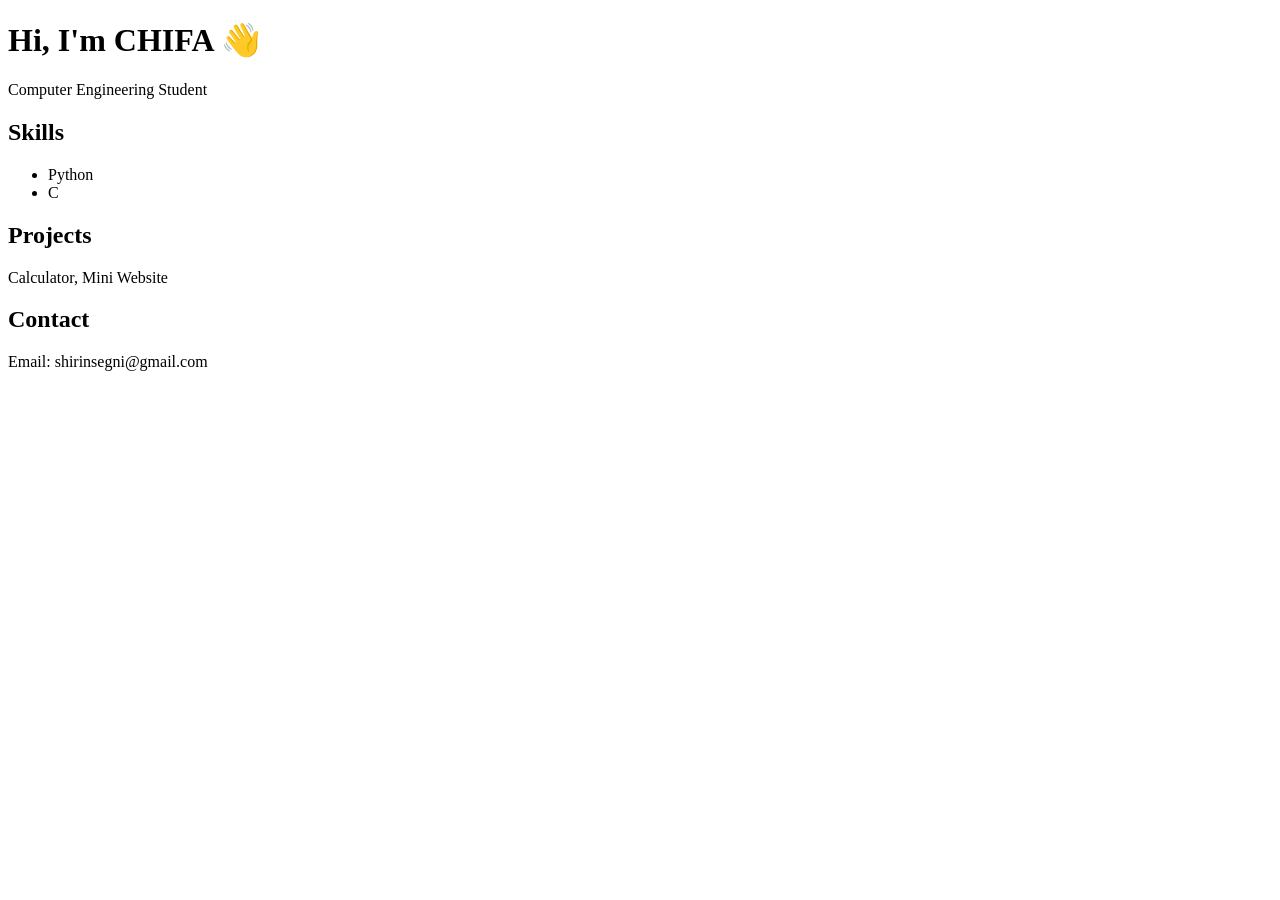
==== index.html @ c1be1e51 "Add initial HTML structure for portfolio" ====
<!DOCTYPE html>
<html>
<head>
    <title>Shirin Portfolio</title>
</head>
<body>

<h1>Hi, I'm CHIFA 👋</h1>
<p>Computer Engineering Student</p>

<h2>Skills</h2>
<ul>
    <li>Python</li>
    <li>C</li>
</ul>

<h2>Projects</h2>
<p>Calculator, Mini Website</p>

<h2>Contact</h2>
<p>Email: shirinsegni@gmail.com</p>

</body>
</html>
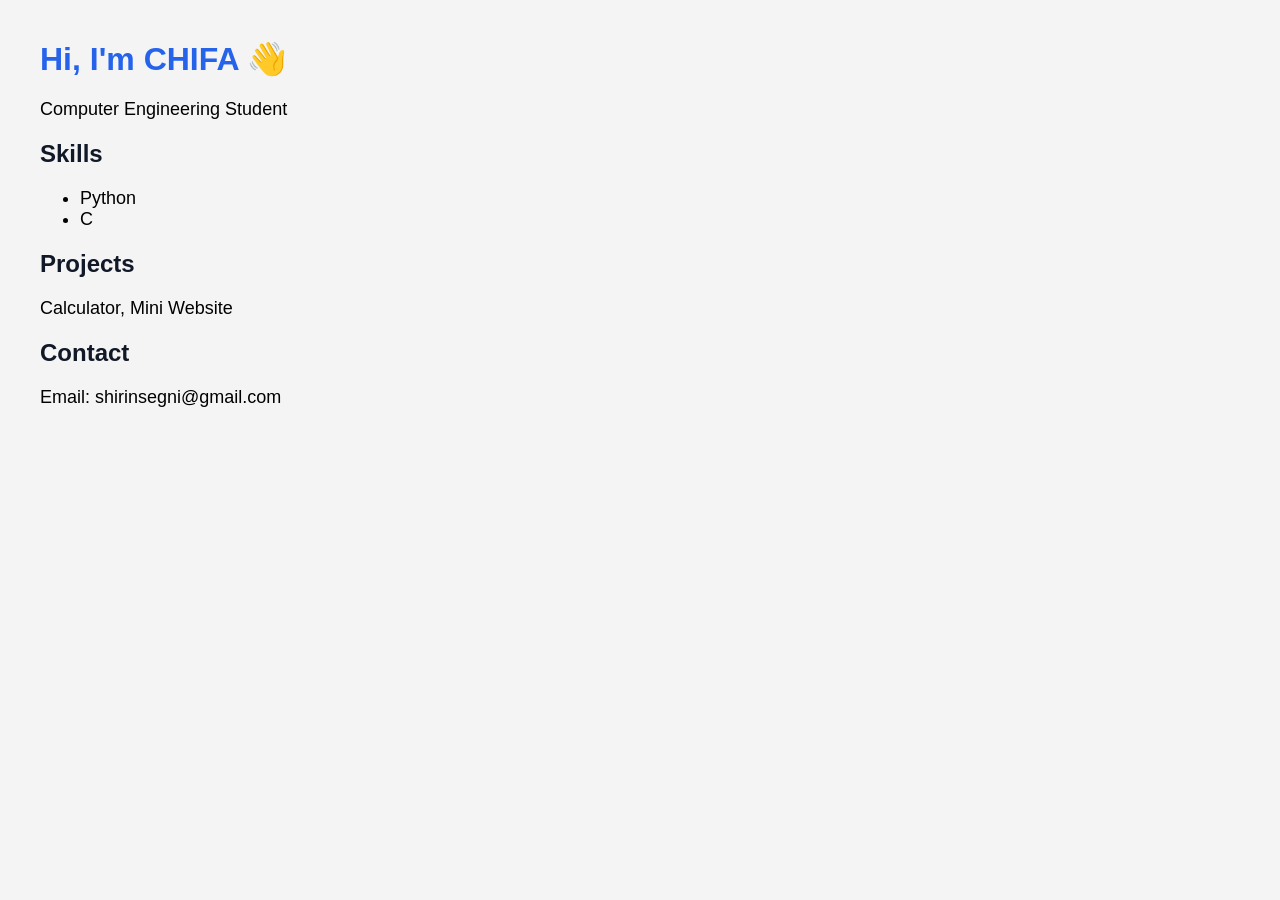
==== commit 8770afc2: "Add stylesheet link to index.html" ====
--- a/index.html
+++ b/index.html
@@ -2,6 +2,7 @@
 <html>
 <head>
     <title>Shirin Portfolio</title>
+    <link rel="stylesheet" href="style.css">
 </head>
 <body>
 
--- a/style.css
+++ b/style.css
@@ -0,0 +1,17 @@
+body {
+    font-family: Arial, sans-serif;
+    background-color: #f4f4f4;
+    margin: 40px;
+}
+
+h1 {
+    color: #2563eb;
+}
+
+h2 {
+    color: #111827;
+}
+
+p, li {
+    font-size: 18px;
+}
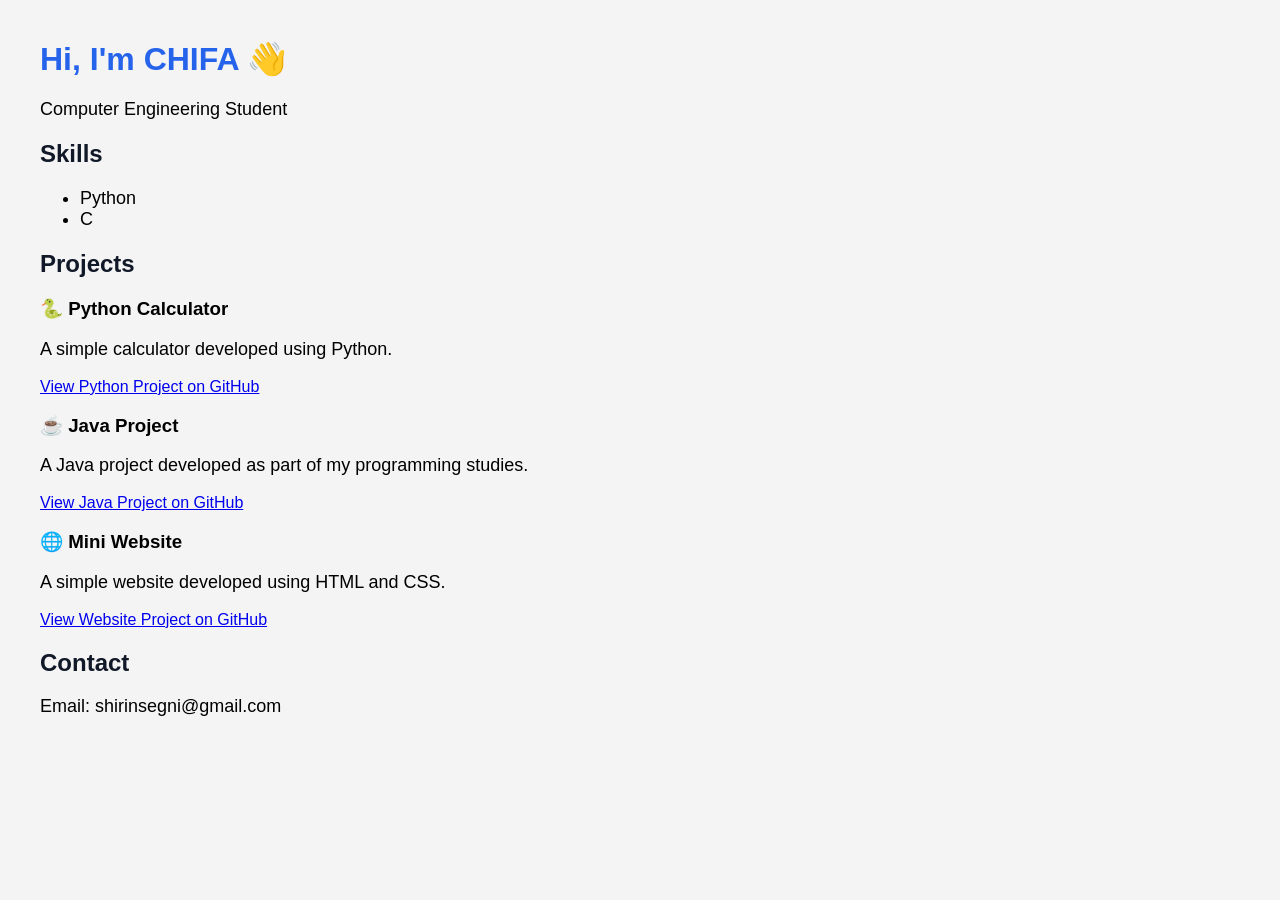
==== commit 560b8bb0: "Update index.html" ====
--- a/index.html
+++ b/index.html
@@ -16,7 +16,24 @@
 </ul>
 
 <h2>Projects</h2>
-<p>Calculator, Mini Website</p>
+
+<h3>🐍 Python Calculator</h3>
+<p>A simple calculator developed using Python.</p>
+<a href="https://github.com/shirinsegni/python" target="_blank">
+    View Python Project on GitHub
+</a>
+
+<h3>☕ Java Project</h3>
+<p>A Java project developed as part of my programming studies.</p>
+<a href="https://github.com/shirinsegni/java" target="_blank">
+    View Java Project on GitHub
+</a>
+
+<h3>🌐 Mini Website</h3>
+<p>A simple website developed using HTML and CSS.</p>
+<a href="https://github.com/shirinsegni/Portfolio" target="_blank">
+    View Website Project on GitHub
+</a>
 
 <h2>Contact</h2>
 <p>Email: shirinsegni@gmail.com</p>
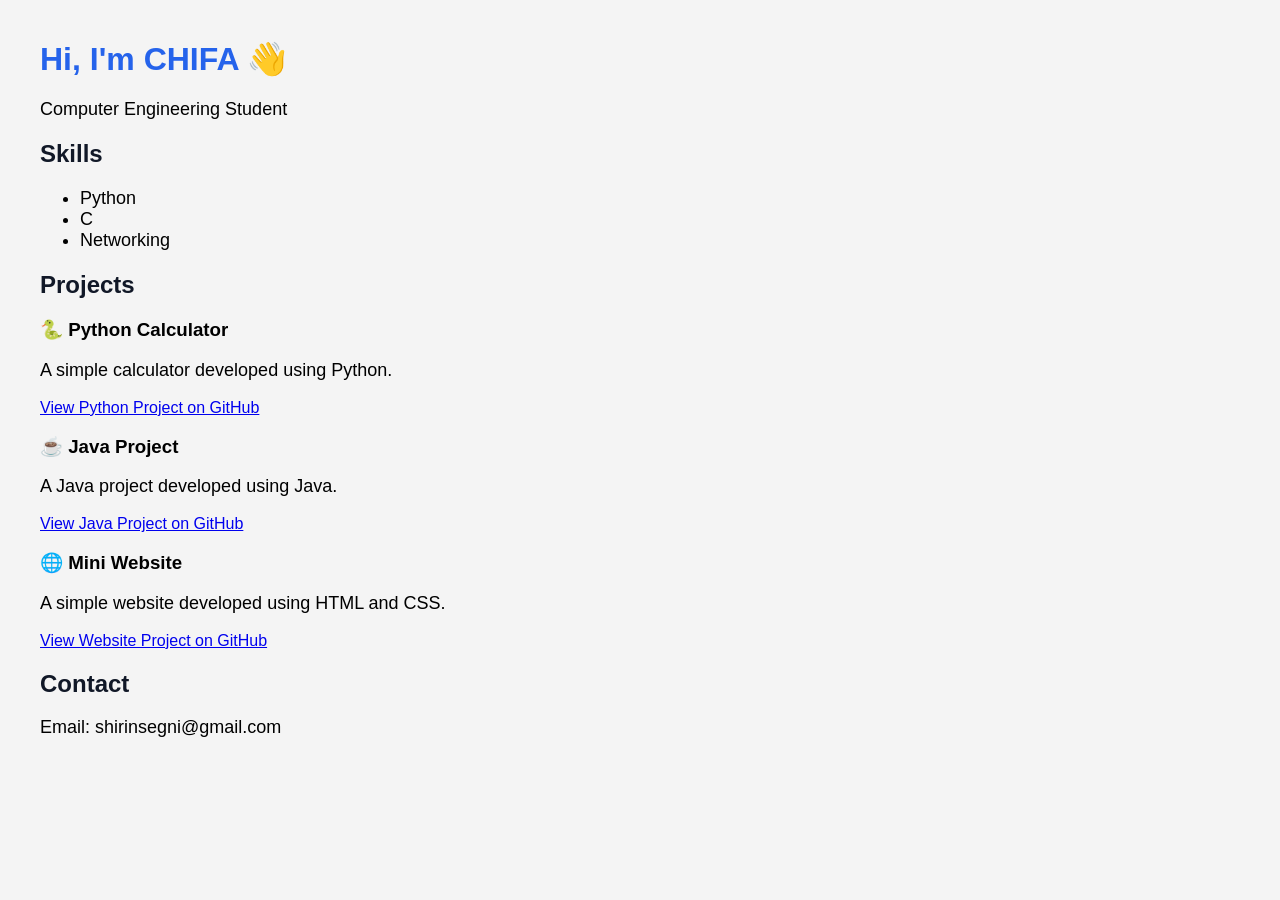
==== commit 572af1f7: "Update skills and project description in index.html Added Networking to the skills list and updated " ====
--- a/index.html
+++ b/index.html
@@ -13,6 +13,7 @@
 <ul>
     <li>Python</li>
     <li>C</li>
+    <li>Networking</li>
 </ul>
 
 <h2>Projects</h2>
@@ -24,7 +25,7 @@
 </a>
 
 <h3>☕ Java Project</h3>
-<p>A Java project developed as part of my programming studies.</p>
+<p>A Java project developed using Java.</p>
 <a href="https://github.com/shirinsegni/java" target="_blank">
     View Java Project on GitHub
 </a>
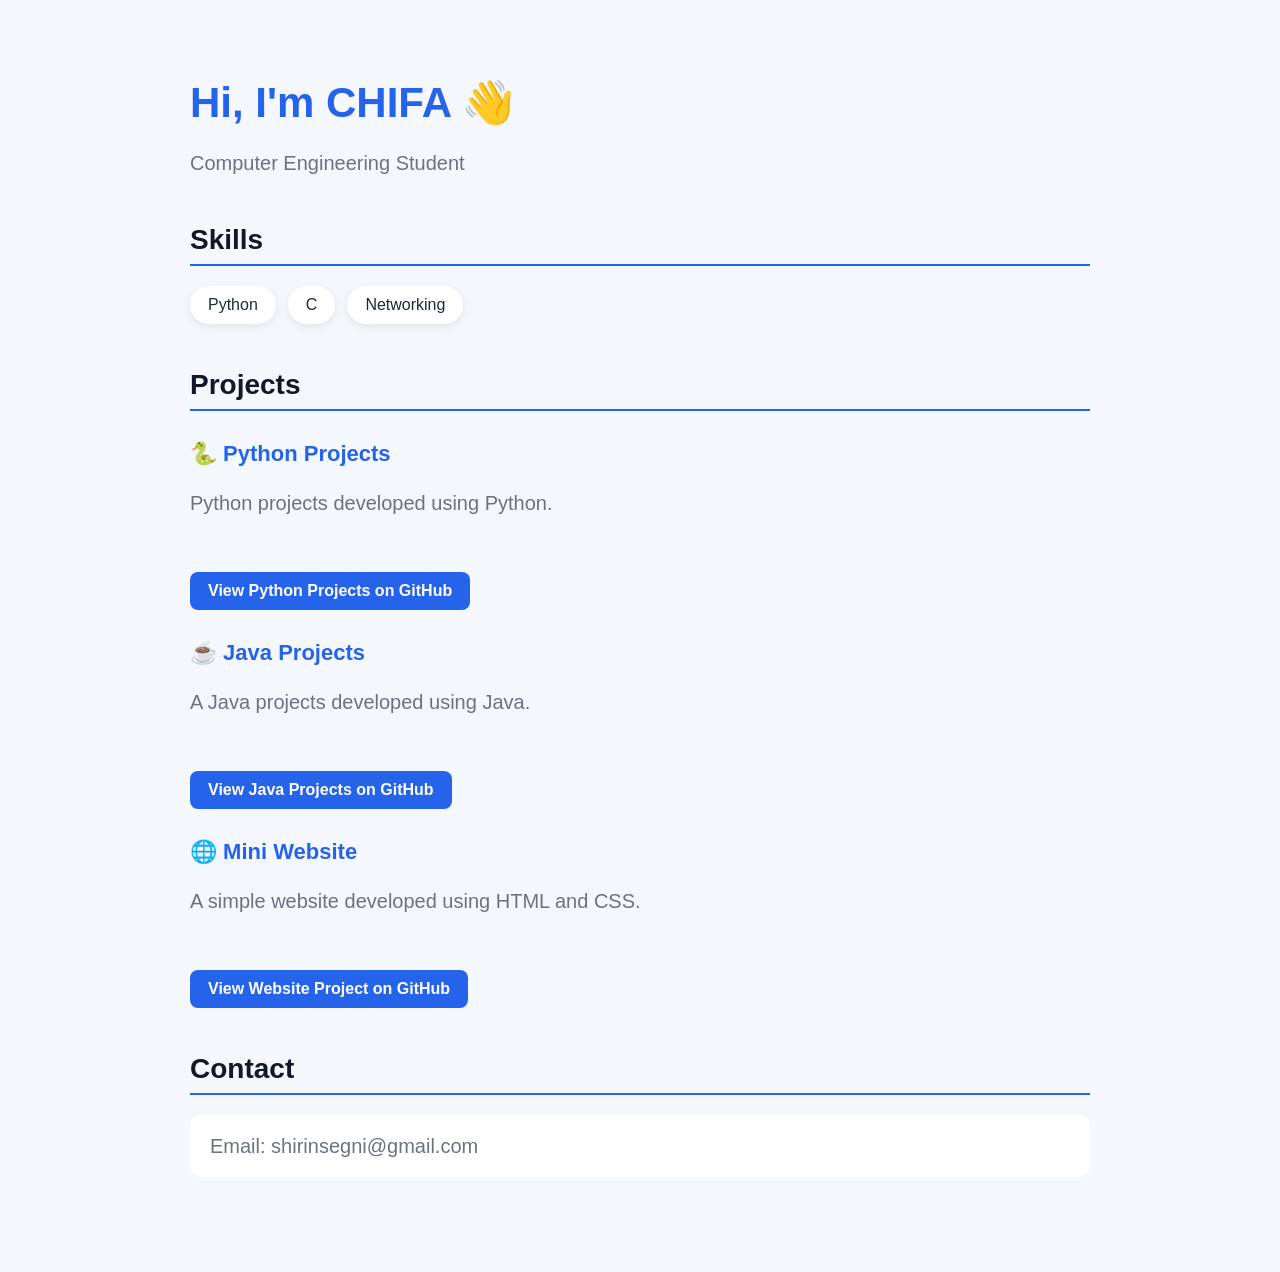
==== commit 195a3ee9: "Update project headings and descriptions in index.html" ====
--- a/index.html
+++ b/index.html
@@ -18,16 +18,16 @@
 
 <h2>Projects</h2>
 
-<h3>🐍 Python Calculator</h3>
-<p>A simple calculator developed using Python.</p>
+<h3>🐍 Python Projects</h3>
+<p>Python projects developed using Python.</p>
 <a href="https://github.com/shirinsegni/python" target="_blank">
-    View Python Project on GitHub
+    View Python Projects on GitHub
 </a>
 
-<h3>☕ Java Project</h3>
-<p>A Java project developed using Java.</p>
+<h3>☕ Java Projects</h3>
+<p>A Java projects developed using Java.</p>
 <a href="https://github.com/shirinsegni/java" target="_blank">
-    View Java Project on GitHub
+    View Java Projects on GitHub
 </a>
 
 <h3>🌐 Mini Website</h3>
--- a/style.css
+++ b/style.css
@@ -1,17 +1,109 @@
+/* General */
 body {
     font-family: Arial, sans-serif;
-    background-color: #f4f4f4;
-    margin: 40px;
+    background: #f4f7fb;
+    color: #1f2937;
+    margin: 0;
+    padding: 50px;
+    max-width: 900px;
+    margin-left: auto;
+    margin-right: auto;
 }
 
+/* Main title */
 h1 {
     color: #2563eb;
+    font-size: 42px;
+    margin-bottom: 10px;
 }
 
+/* Subtitle */
+body > p {
+    font-size: 20px;
+    color: #6b7280;
+    margin-bottom: 45px;
+}
+
+/* Section titles */
 h2 {
     color: #111827;
+    font-size: 28px;
+    margin-top: 45px;
+    margin-bottom: 20px;
+    border-bottom: 2px solid #2563eb;
+    padding-bottom: 8px;
 }
 
-p, li {
-    font-size: 18px;
+/* Skills */
+ul {
+    display: flex;
+    flex-wrap: wrap;
+    gap: 12px;
+    padding: 0;
+    list-style: none;
 }
+
+li {
+    background: white;
+    padding: 10px 18px;
+    border-radius: 20px;
+    font-size: 16px;
+    box-shadow: 0 3px 10px rgba(0, 0, 0, 0.08);
+}
+
+/* Projects */
+h3 {
+    font-size: 22px;
+    color: #2563eb;
+    margin-top: 30px;
+    margin-bottom: 8px;
+}
+
+p {
+    font-size: 17px;
+    line-height: 1.6;
+}
+
+/* GitHub buttons */
+a {
+    display: inline-block;
+    margin-top: 8px;
+    padding: 10px 18px;
+    background: #2563eb;
+    color: white;
+    text-decoration: none;
+    border-radius: 8px;
+    font-weight: bold;
+    transition: 0.3s;
+}
+
+a:hover {
+    background: #1d4ed8;
+    transform: translateY(-2px);
+}
+
+/* Contact */
+h2:last-of-type + p {
+    background: white;
+    padding: 15px 20px;
+    border-radius: 10px;
+}
+
+/* Mobile */
+@media (max-width: 600px) {
+    body {
+        padding: 25px;
+    }
+
+    h1 {
+        font-size: 32px;
+    }
+
+    h2 {
+        font-size: 24px;
+    }
+
+    body > p {
+        font-size: 18px;
+    }
+}
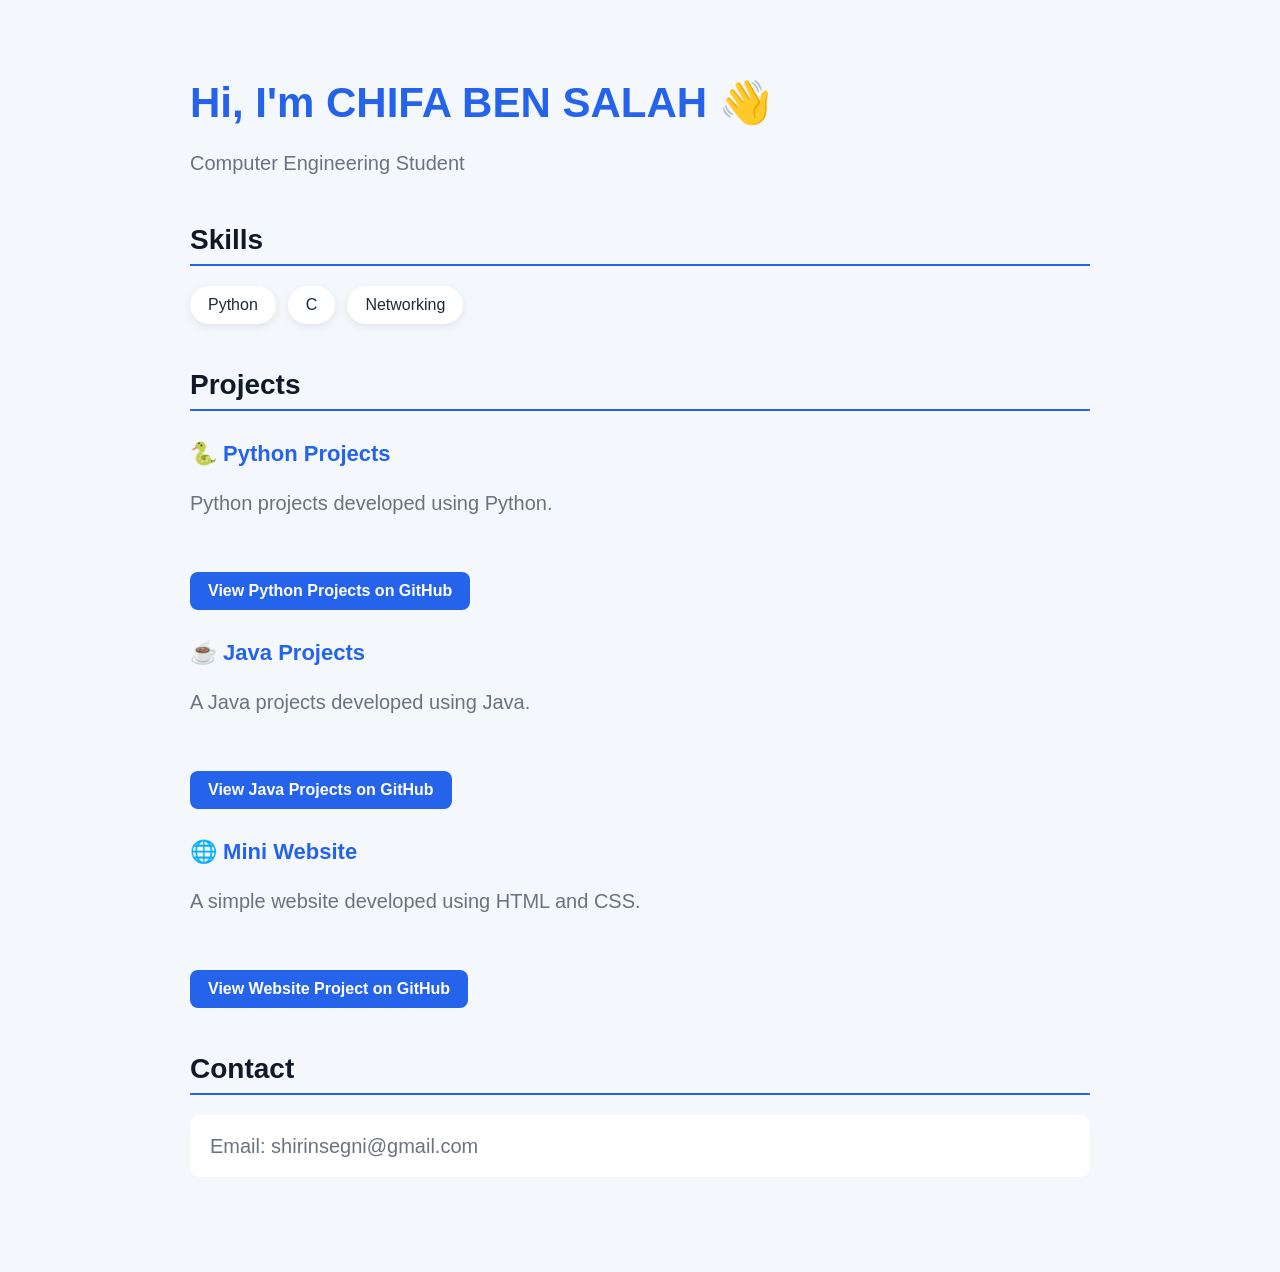
==== commit d1d2fb92: "Update header to include full name" ====
--- a/index.html
+++ b/index.html
@@ -6,7 +6,7 @@
 </head>
 <body>
 
-<h1>Hi, I'm CHIFA 👋</h1>
+<h1>Hi, I'm CHIFA BEN SALAH 👋</h1>
 <p>Computer Engineering Student</p>
 
 <h2>Skills</h2>
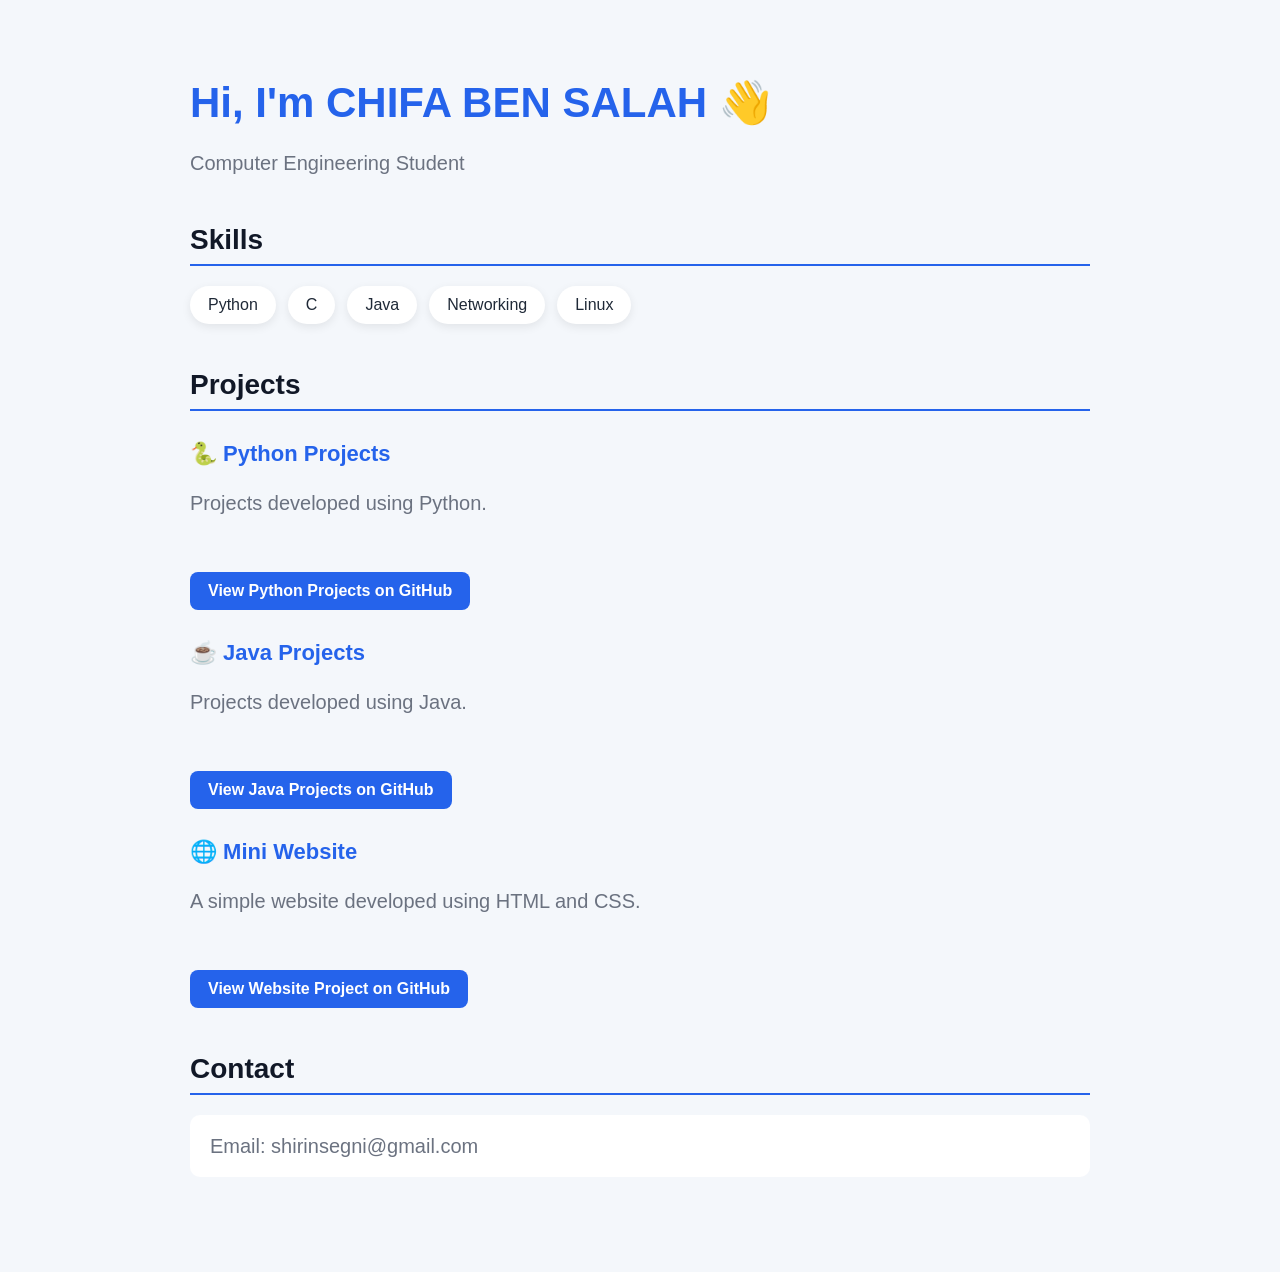
==== commit 28c1d274: "Enhance HTML structure and content for portfolio Updated title and meta tags for better SEO and clar" ====
--- a/index.html
+++ b/index.html
@@ -1,42 +1,56 @@
 <!DOCTYPE html>
 <html>
 <head>
-    <title>Shirin Portfolio</title>
+    <title>CHIFA BEN SALAH | Computer Engineering Student</title>
+
+    <meta name="description" content="CHIFA BEN SALAH - Computer Engineering student. Portfolio featuring Python, C, Java, networking and Linux projects.">
+
+    <meta name="author" content="CHIFA BEN SALAH">
+
     <link rel="stylesheet" href="style.css">
 </head>
+
 <body>
 
 <h1>Hi, I'm CHIFA BEN SALAH 👋</h1>
+
 <p>Computer Engineering Student</p>
 
 <h2>Skills</h2>
+
 <ul>
     <li>Python</li>
     <li>C</li>
+    <li>Java</li>
     <li>Networking</li>
+    <li>Linux</li>
 </ul>
 
 <h2>Projects</h2>
 
 <h3>🐍 Python Projects</h3>
-<p>Python projects developed using Python.</p>
+<p>Projects developed using Python.</p>
+
 <a href="https://github.com/shirinsegni/python" target="_blank">
     View Python Projects on GitHub
 </a>
 
 <h3>☕ Java Projects</h3>
-<p>A Java projects developed using Java.</p>
+<p>Projects developed using Java.</p>
+
 <a href="https://github.com/shirinsegni/java" target="_blank">
     View Java Projects on GitHub
 </a>
 
 <h3>🌐 Mini Website</h3>
 <p>A simple website developed using HTML and CSS.</p>
+
 <a href="https://github.com/shirinsegni/Portfolio" target="_blank">
     View Website Project on GitHub
 </a>
 
 <h2>Contact</h2>
+
 <p>Email: shirinsegni@gmail.com</p>
 
 </body>
